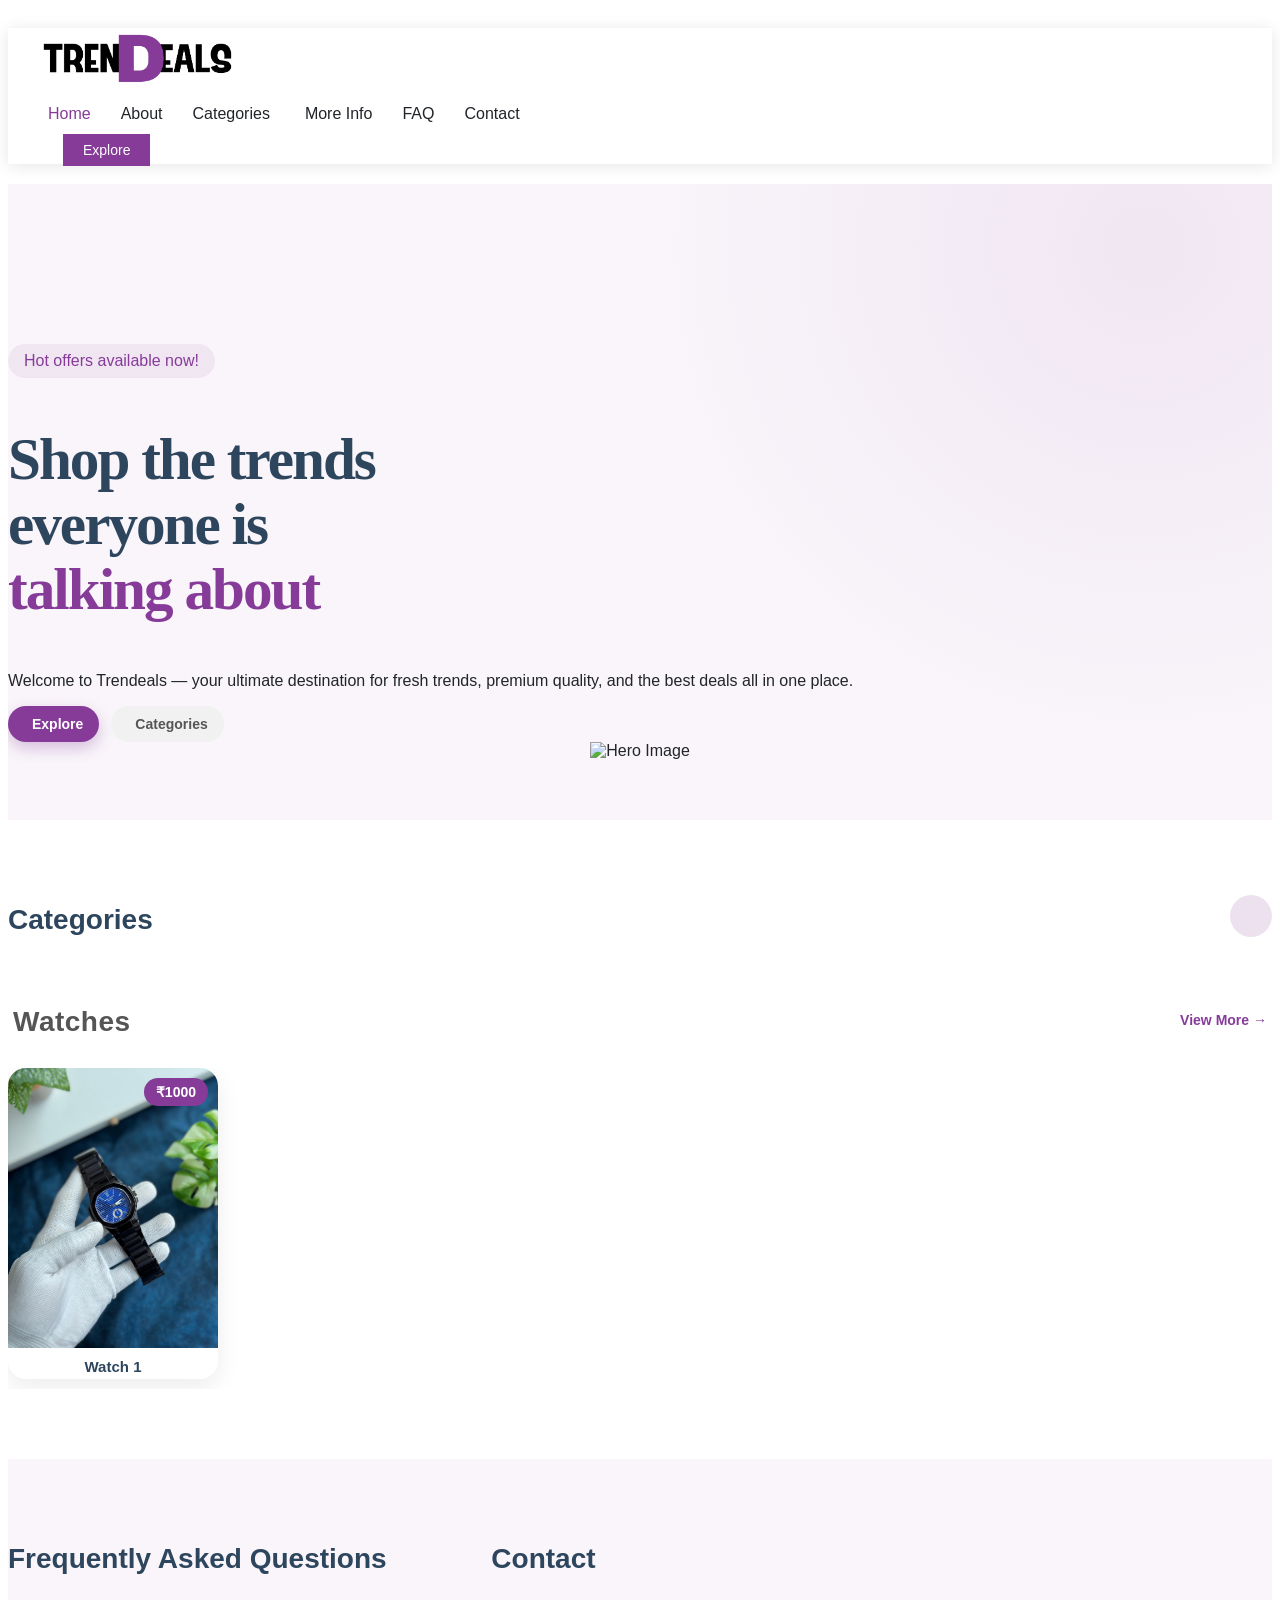
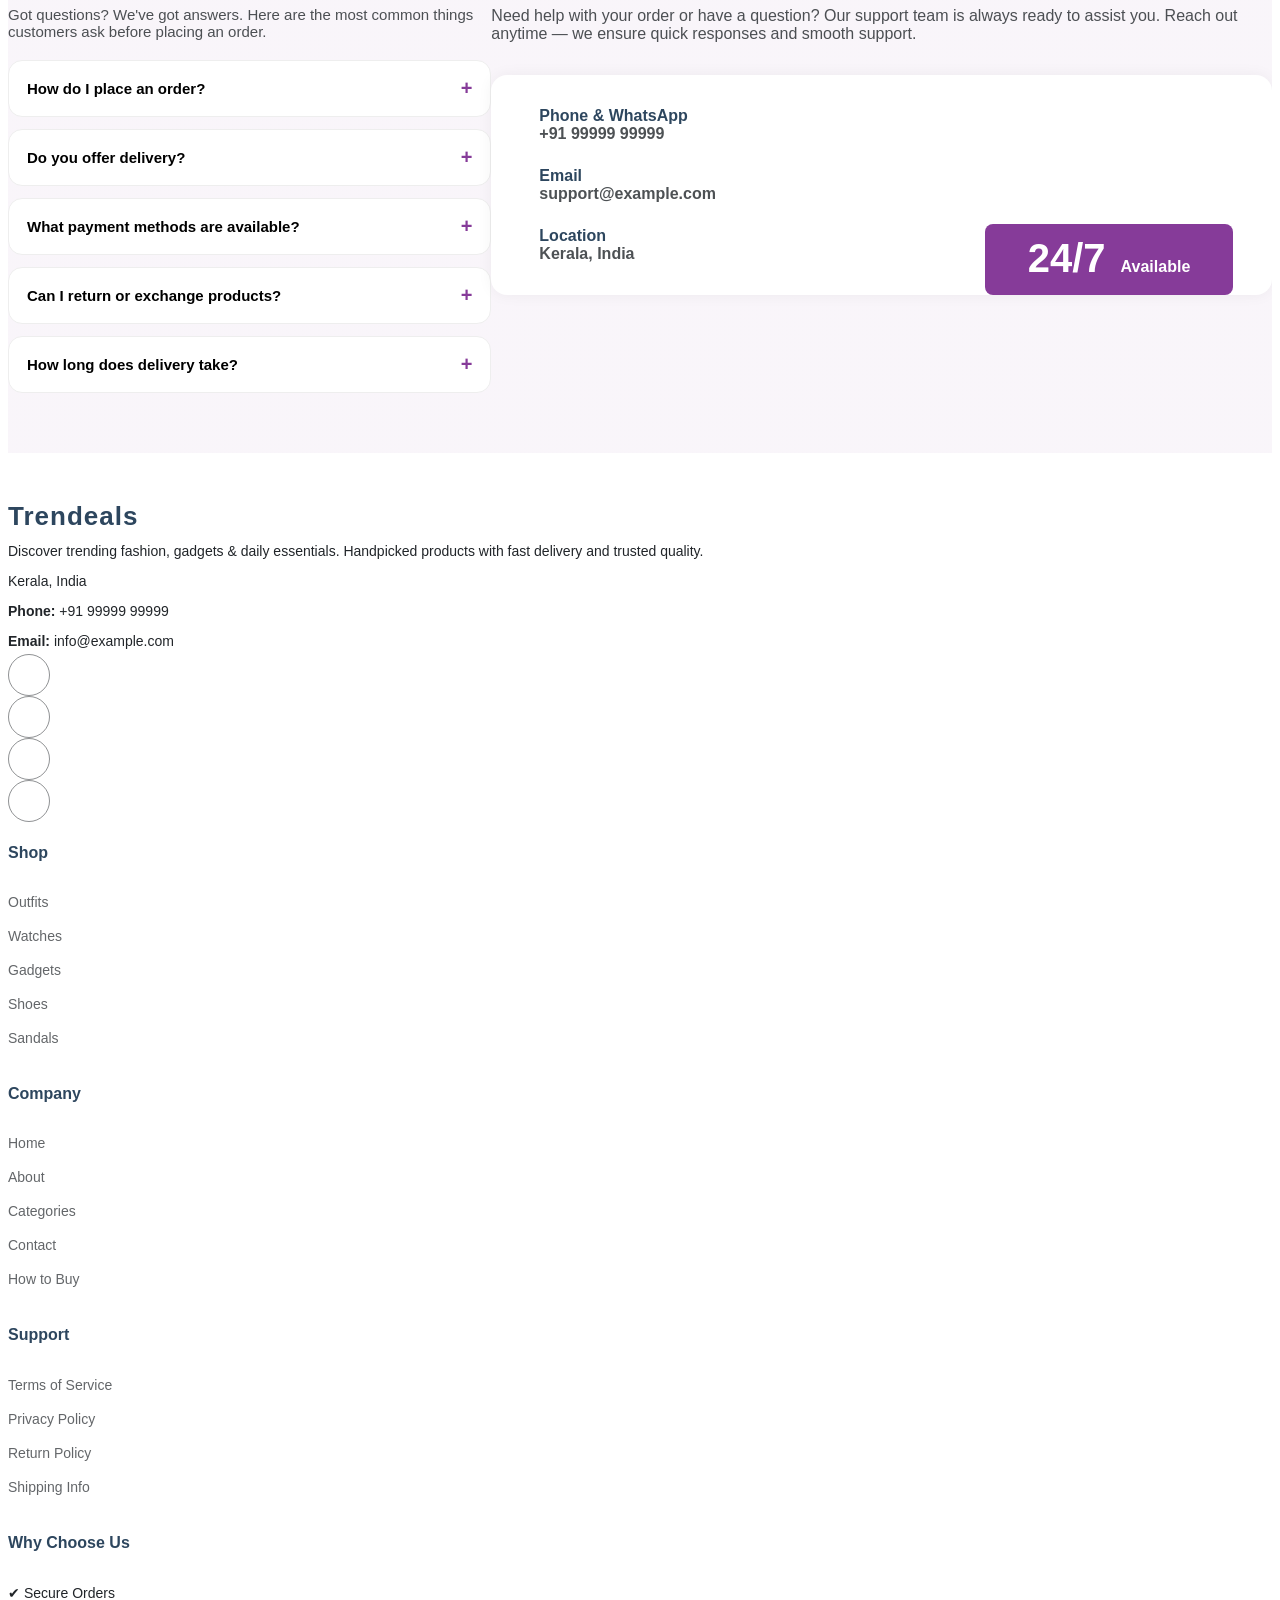
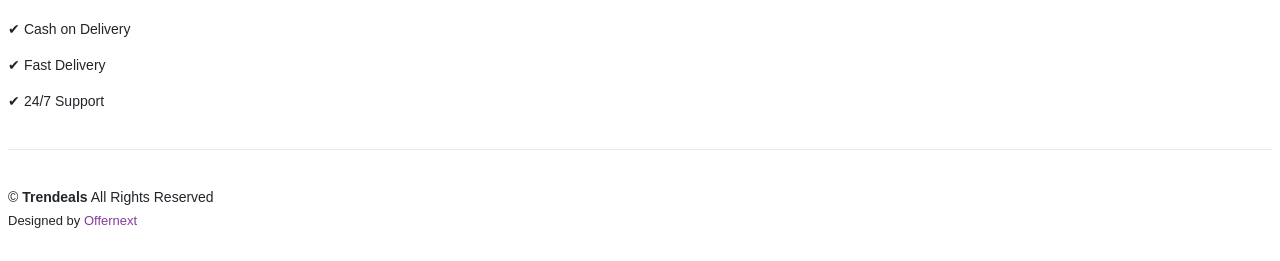
==== index.html @ 78aec1eb "Add files via upload" ====
<!DOCTYPE html>
<html lang="en">
<head>
  <meta charset="utf-8">
  <meta content="width=device-width, initial-scale=1.0" name="viewport">
  <title>Trendeals - Home</title>
  <meta name="description" content="">
  <meta name="keywords" content="">
  <link href="assets/img/favicon.png" rel="icon">
  <link href="assets/img/apple-touch-icon.png" rel="apple-touch-icon">
  <link href="https://fonts.googleapis.com" rel="preconnect">
  <link href="https://fonts.gstatic.com" rel="preconnect" crossorigin>
  <link href="https://fonts.googleapis.com/css2?family=Roboto:ital,wght@0,100;0,300;0,400;0,500;0,700;0,900;1,100;1,300;1,400;1,500;1,700;1,900&family=Inter:wght@100;200;300;400;500;600;700;800;900&family=Nunito:ital,wght@0,200;0,300;0,400;0,500;0,600;0,700;0,800;0,900;1,200;1,300;1,400;1,500;1,600;1,700;1,800;1,900&display=swap" rel="stylesheet">
  <link href="assets/vendor/bootstrap/css/bootstrap.min.css" rel="stylesheet">
  <link href="assets/vendor/bootstrap-icons/bootstrap-icons.css" rel="stylesheet">
  <link href="assets/vendor/aos/aos.css" rel="stylesheet">
  <link href="assets/vendor/glightbox/css/glightbox.min.css" rel="stylesheet">
  <link rel="stylesheet" href="https://cdn.jsdelivr.net/npm/swiper@11/swiper-bundle.min.css">
  <link href="assets/css/main.css" rel="stylesheet">
</head>

<body class="index-page">
  <!-- HEADER NAVIGATION -->
  <header id="header" class="header d-flex align-items-center fixed-top">
    <div class="header-container container-fluid container-xl position-relative d-flex align-items-center justify-content-between">
      <a href="index.html" class="logo d-flex align-items-center me-auto me-xl-0">
        <img src="assets/img/logo.png" alt="">
      </a>
      <nav id="navmenu" class="navmenu">
        <ul>
          <li><a href="#hero" class="active">Home</a></li>
          <li><a href="#contact">About</a></li>
          <li class="dropdown">
            <a href="#">
              <span>Categories</span>
              <i class="bi bi-chevron-down toggle-dropdown"></i>
            </a>
            <ul id="categoryMenu"></ul>
          </li>
          <li><a href="#contact">More Info</a></li>
          <li><a href="#contact">FAQ</a></li>
          <li><a href="#contact">Contact</a></li>
        </ul>
        <i class="mobile-nav-toggle d-xl-none bi bi-list"></i>
      </nav>
      <a class="btn-getstarted" href="#products"><i class="bi bi-bag"></i> Explore</a>
    </div>
  </header>

  <main class="main">
    <!-- HERO SECTION -->
    <section id="hero" class="hero section">
      <div class="container" data-aos="fade-up" data-aos-delay="100">
        <div class="row align-items-center">
          <div class="col-lg-6">
            <div class="hero-content" data-aos="fade-up" data-aos-delay="200">
              <div class="company-badge mb-4">
                <i class="bi bi-bag-fill me-2"></i>
                Hot offers available now!
              </div>
              <h1 class="mb-4">
                Shop the trends<br>
                everyone is<br>
                <span class="accent-text">talking about</span>
              </h1>
              <p class="mb-4 mb-md-5">
                Welcome to Trendeals — your ultimate destination for fresh trends, 
                premium quality, and the best deals all in one place.
              </p>
              <div class="hero-buttons">
                <a class="hero-btn primary-btn" href="#products">
                 <i class="bi bi-bag"></i>
                   <span>Explore</span>
                </a>

                <a class="hero-btn secondary-btn" href="#products">
                 <i class="bi bi-grid"></i>
                   <span>Categories</span>
                </a>
              </div>
            </div>
          </div>
          <div class="col-lg-6">
            <div class="hero-image" data-aos="zoom-out" data-aos-delay="300">
              <img src="assets/img/hero-img.png" alt="Hero Image" class="img-fluid">
            </div>
          </div>
        </div>
      </div>
    </section>

    <!-- PRODUCTS/CATEGORIES SECTION -->
    <section class="product-wrapper">
      <div class="container">
        <div class="category-header-custom">
  <h2 class="title">Categories</h2>

  <div class="category-search-wrapper">
    <i class="bi bi-search"></i>
    <input id="categorySearch" placeholder="Search..." />
  </div>
</div>
        <section class="product-section" id="products">
        </section>
      </div>
    </section>

    <!-- CONTACT & FAQ SECTION -->
    <section id="contact" class="contact section faq-contact-section">
      <div class="container">
        <div class="row gy-4 align-items-start justify-content-between">
          <div class="col-xl-5">
            <h2 class="title">Frequently Asked Questions</h2>
            <p class="faq-description">
              Got questions? We've got answers. Here are the most common things customers ask before placing an order.
            </p>
            <div class="faq">
              <div class="faq-item">
                <button class="faq-question">
                  How do I place an order?
                  <span class="faq-icon">+</span>
                </button>
                <div class="faq-answer">
                  <div class="faq-answer-inner">
                    Select your product, choose size & color, click "Place Order", and send the details via WhatsApp.
                  </div>
                </div>
              </div> 
              <div class="faq-item">
                <button class="faq-question">
                  Do you offer delivery?
                  <span class="faq-icon">+</span>
                </button>
                <div class="faq-answer">
                  <div class="faq-answer-inner">
                    Yes, we deliver across India with fast and secure shipping.
                  </div>
                </div>
              </div>
              <div class="faq-item">
                <button class="faq-question">
                  What payment methods are available?
                  <span class="faq-icon">+</span>
                </button>
                <div class="faq-answer">
                  <div class="faq-answer-inner">
                    We support UPI, Cash on Delivery (if available), and bank transfer.
                  </div>
                </div>
              </div>
              <div class="faq-item">
                <button class="faq-question">
                  Can I return or exchange products?
                  <span class="faq-icon">+</span>
                </button>
                <div class="faq-answer">
                  <div class="faq-answer-inner">
                    Yes, exchanges are available within 3 days for size issues.
                  </div>
                </div>
              </div>
              <div class="faq-item">
                <button class="faq-question">
                  How long does delivery take?
                  <span class="faq-icon">+</span>
                </button>
                <div class="faq-answer">
                  <div class="faq-answer-inner">
                    Delivery usually takes 3–7 working days depending on your location.
                  </div>
                </div>
              </div>
            </div>
          </div>
          <div class="col-xl-6">
            <h2 class="title">Contact</h2>
            <p class="contact-description">
              Need help with your order or have a question? Our support team is always ready to assist you. Reach out anytime — we ensure quick responses and smooth support.
            </p>
            <div class="contact-box">
              <div class="contact-item">
                <i class="bi bi-telephone-fill"></i>
                <div>
                  <h4>Phone & WhatsApp</h4>
                  <p>+91 99999 99999</p>
                </div>
              </div>
              <div class="contact-item">
                <i class="bi bi-envelope-fill"></i>
                <div>
                  <h4>Email</h4>
                  <p>support@example.com</p>
                </div>
              </div>
              <div class="contact-item">
                <i class="bi bi-geo-alt-fill"></i>
                <div>
                  <h4>Location</h4>
                  <p>Kerala, India</p>
                </div>
              </div>
            </div>
            <div class="image-wrapper">
              <div class="experience-badge">
                <h3>24/7 <span>Available</span></h3>
              </div>
            </div>
          </div>
        </div>
      </div>
    </section>
  </main>

  <!-- FOOTER SECTION -->
  <footer id="footer" class="footer">
    <div class="container footer-top">
      <div class="row gy-4">
        <div class="col-lg-4 col-md-6 footer-about">
          <a href="index.html" class="logo d-flex align-items-center">
            <span class="sitename">Trendeals</span>
          </a>
          <p>
            Discover trending fashion, gadgets & daily essentials.
            Handpicked products with fast delivery and trusted quality.
          </p>
          <div class="footer-contact pt-3">
            <p>Kerala, India</p>
            <p class="mt-3"><strong>Phone:</strong> <span>+91 99999 99999</span></p>
            <p><strong>Email:</strong> <span>info@example.com</span></p>
          </div>
          <div class="social-links d-flex mt-4">
            <a href=""><i class="bi bi-twitter-x"></i></a>
            <a href=""><i class="bi bi-facebook"></i></a>
            <a href=""><i class="bi bi-instagram"></i></a>
            <a href=""><i class="bi bi-linkedin"></i></a>
          </div>
        </div>
        <div class="col-lg-2 col-md-3 footer-links">
          <h4>Shop</h4>
          <ul>
            <li><a href="category.html?name=Trending%20Outfits">Outfits</a></li>
            <li><a href="category.html?name=Watches">Watches</a></li>
            <li><a href="category.html?name=Gadgets">Gadgets</a></li>
            <li><a href="category.html?name=Shoes">Shoes</a></li>
            <li><a href="category.html?name=Sandals">Sandals</a></li>
          </ul>
        </div>
        <div class="col-lg-2 col-md-3 footer-links">
          <h4>Company</h4>
          <ul>
            <li><a href="#hero">Home</a></li>
            <li><a href="#">About</a></li>
            <li><a href="#categories">Categories</a></li>
            <li><a href="#">Contact</a></li>
            <li><a href="#">How to Buy</a></li>
          </ul>
        </div>
        <div class="col-lg-2 col-md-3 footer-links">
          <h4>Support</h4>
          <ul>
            <li><a href="#">Terms of Service</a></li>
            <li><a href="#">Privacy Policy</a></li>
            <li><a href="#">Return Policy</a></li>
            <li><a href="#">Shipping Info</a></li>
          </ul>
        </div>
        <div class="col-lg-2 col-md-3 footer-links">
          <h4>Why Choose Us</h4>
          <ul>
            <li>✔ Secure Orders</li>
            <li>✔ Cash on Delivery</li>
            <li>✔ Fast Delivery</li>
            <li>✔ 24/7 Support</li>
          </ul>
        </div>
      </div>
    </div>
    <div class="container copyright text-center mt-4">
      <p>© <strong class="px-1 sitename">Trendeals</strong> All Rights Reserved</p>
      <div class="credits">
        Designed by <a href="https://offernext.in">Offernext</a>
      </div>
    </div>
  </footer>

  <!-- SCROLL TO TOP BUTTON -->
  <a href="#" id="scroll-top" class="scroll-top d-flex align-items-center justify-content-center"><i class="bi bi-arrow-up-short"></i></a>

  <!-- VENDOR JAVASCRIPT FILES -->
  <script src="assets/vendor/bootstrap/js/bootstrap.bundle.min.js"></script>
  <script src="assets/vendor/aos/aos.js"></script>
  <script src="assets/vendor/glightbox/js/glightbox.min.js"></script>
  <script src="https://cdn.jsdelivr.net/npm/swiper@11/swiper-bundle.min.js"></script>
  <script src="assets/vendor/isotope-layout/isotope.pkgd.min.js"></script>

  <!-- MAIN APPLICATION SCRIPTS -->
  <script src="assets/js/products-data.js"></script>
  <script src="assets/js/products.js"></script>
  <script src="assets/js/main.js"></script>
</body>
</html>
---- assets/css/main.css ----
/* Fonts */
:root {
  --default-font: "Poppins-Regular", sans-serif;
  --heading-font: "Poppins-Bold",  sans-serif;
  --nav-font: "Poppins-Regular",  sans-serif;
}

@font-face {
  font-family: Poppins-Bold;
  src: url('../fonts/Poppins/Poppins-Bold.ttf'); 
}

@font-face {
  font-family: Poppins-Regular;
  src: url('../fonts/Poppins/Poppins-Regular.ttf');
}

/* Global Colors */
:root { 
  --background-color: #ffffff; 
  --default-color: #212529; 
  --heading-color: #2d465e; 
  --accent-color: #863b99; 
  --surface-color: #ffffff; 
  --contrast-color: #ffffff; 
}

/* Nav Menu Colors  */
:root {
  --nav-color: #212529;  
  --nav-hover-color: #863b99; 
  --nav-mobile-background-color: #ffffff; 
  --nav-dropdown-background-color: #ffffff; 
  --nav-dropdown-color: #212529; 
  --nav-dropdown-hover-color: #863b99; 
}

/* Color Presets */

.light-background {
  --background-color: #f3f9ff;
  --surface-color: #ffffff;
}

.dark-background {
  --background-color: #0d83fd;
  --default-color: #ffffff;
  --heading-color: #ffffff;
  --surface-color: #409dfd;
  --contrast-color: #ffffff;
}

/* Smooth scroll */
:root {
  scroll-behavior: smooth;
}

/*--------------------------------------------------------------
# General Styling & Shared Classes
--------------------------------------------------------------*/
body {
  color: var(--default-color);
  background-color: var(--background-color);
  font-family: var(--default-font);
}

a {
  color: var(--accent-color);
  text-decoration: none;
  transition: 0.3s;
}

a:hover {
  color: color-mix(in srgb, var(--accent-color), transparent 25%);
  text-decoration: none;
}

h1,
h2,
h3,
h4,
h5,
h6 {
  color: var(--heading-color);
  font-family: var(--heading-font);
}


/*--------------------------------------------------------------
# Global Header
--------------------------------------------------------------*/
.header {
  --background-color: rgba(255, 255, 255, 0);
  color: var(--default-color);
  background-color: var(--background-color);
  padding: 20px 0;
  transition: all 0.5s;
  z-index: 997;
}

.header .header-container {
  background: var(--surface-color);
  border-radius: 0px;
  padding: 5px 25px;
  box-shadow: 0px 2px 15px rgba(0, 0, 0, 0.1);
}

.scrolled .header .header-container {
  background: color-mix(in srgb, var(--surface-color), transparent 5%);
}

.header .logo {
  line-height: 1;
  padding-left: 5px;
}

.header .logo img {
  max-height: 50px;
  margin-right: 8px;
}

.header .logo h1 {
  font-size: 24px;
  margin: 0;
  font-weight: 500;
  color: var(--heading-color);
}

.header .btn-getstarted,
.header .btn-getstarted:focus {
  color: var(--contrast-color);
  background: var(--accent-color);
  font-size: 14px;
  padding: 8px 20px;
  margin: 0 0 0 30px;
  border-radius: 0px;
  transition: 0.3s;
}

.header .btn-getstarted:hover,
.header .btn-getstarted:focus:hover {
  color: var(--contrast-color);
  background: color-mix(in srgb, var(--accent-color), transparent 15%);
}

@media (max-width: 1200px) {
  .header {
    padding-top: 10px;
  }

  .header .header-container {
    margin-left: 10px;
    margin-right: 10px;
    padding: 10px 5px 10px 15px;
  }

  .header .logo {
    order: 1;
  }

  .header .btn-getstarted {
    order: 2;
    margin: 0 10px 0 0;
    padding: 6px 15px;
  }

  .header .navmenu {
    order: 3;
  }
}

/*--------------------------------------------------------------
# Navigation Menu
--------------------------------------------------------------*/
/* Navmenu - Desktop */
@media (min-width: 1200px) {
  .navmenu {
    padding: 0;
  }

  .navmenu ul {
    margin: 0;
    padding: 0;
    display: flex;
    list-style: none;
    align-items: center;
  }

  .navmenu li {
    position: relative;
  }

  .navmenu a,
  .navmenu a:focus {
    color: var(--nav-color);
    padding: 18px 15px;
    font-size: 16px;
    font-family: var(--nav-font);
    font-weight: 400;
    display: flex;
    align-items: center;
    justify-content: space-between;
    white-space: nowrap;
    transition: 0.3s;
  }

  .navmenu a i,
  .navmenu a:focus i {
    font-size: 12px;
    line-height: 0;
    margin-left: 5px;
    transition: 0.3s;
  }

  .navmenu li:last-child a {
    padding-right: 0;
  }

  .navmenu li:hover>a,
  .navmenu .active,
  .navmenu .active:focus {
    color: var(--nav-hover-color);
  }

  .navmenu .dropdown ul {
    margin: 0;
    padding: 10px 0;
    background: var(--nav-dropdown-background-color);
    display: block;
    position: absolute;
    visibility: hidden;
    left: 14px;
    top: 130%;
    opacity: 0;
    transition: 0.3s;
    border-radius: 4px;
    z-index: 99;
    box-shadow: 0px 0px 30px rgba(0, 0, 0, 0.1);
  }

  .navmenu .dropdown ul li {
    min-width: 200px;
  }

  .navmenu .dropdown ul a {
    padding: 10px 20px;
    font-size: 15px;
    text-transform: none;
    color: var(--nav-dropdown-color);
  }

  .navmenu .dropdown ul a i {
    font-size: 12px;
  }

  .navmenu .dropdown ul a:hover,
  .navmenu .dropdown ul .active:hover,
  .navmenu .dropdown ul li:hover>a {
    color: var(--nav-dropdown-hover-color);
  }

  .navmenu .dropdown:hover>ul {
    opacity: 1;
    top: 100%;
    visibility: visible;
  }

  .navmenu .dropdown .dropdown ul {
    top: 0;
    left: -90%;
    visibility: hidden;
  }

  .navmenu .dropdown .dropdown:hover>ul {
    opacity: 1;
    top: 0;
    left: -100%;
    visibility: visible;
  }
}

/* Navmenu - Mobile */
@media (max-width: 1199px) {
  .mobile-nav-toggle {
    color: var(--nav-color);
    font-size: 28px;
    line-height: 0;
    margin-right: 10px;
    cursor: pointer;
    transition: color 0.3s;
  }

  .navmenu {
    padding: 0;
    z-index: 9997;
  }

  .navmenu ul {
    display: none;
    list-style: none;
    position: absolute;
    inset: 60px 20px 20px 20px;
    padding: 10px 0;
    margin: 0;
    border-radius: 6px;
    background-color: var(--nav-mobile-background-color);
    overflow-y: auto;
    transition: 0.3s;
    z-index: 9998;
    box-shadow: 0px 0px 30px rgba(0, 0, 0, 0.1);
  }

  .navmenu a,
  .navmenu a:focus {
    color: var(--nav-dropdown-color);
    padding: 10px 20px;
    font-family: var(--nav-font);
    font-size: 17px;
    font-weight: 500;
    display: flex;
    align-items: center;
    justify-content: space-between;
    white-space: nowrap;
    transition: 0.3s;
  }

  .navmenu a i,
  .navmenu a:focus i {
    font-size: 12px;
    line-height: 0;
    margin-left: 5px;
    width: 30px;
    height: 30px;
    display: flex;
    align-items: center;
    justify-content: center;
    border-radius: 50%;
    transition: 0.3s;
    background-color: color-mix(in srgb, var(--accent-color), transparent 90%);
  }

  .navmenu a i:hover,
  .navmenu a:focus i:hover {
    background-color: var(--accent-color);
    color: var(--contrast-color);
  }

  .navmenu a:hover,
  .navmenu .active,
  .navmenu .active:focus {
    color: var(--nav-dropdown-hover-color);
  }

  .navmenu .active i,
  .navmenu .active:focus i {
    background-color: var(--accent-color);
    color: var(--contrast-color);
    transform: rotate(180deg);
  }

  .navmenu .dropdown ul {
    position: static;
    display: none;
    z-index: 99;
    padding: 10px 0;
    margin: 10px 20px;
    background-color: var(--nav-dropdown-background-color);
    border: 1px solid color-mix(in srgb, var(--default-color), transparent 90%);
    box-shadow: none;
    transition: all 0.5s ease-in-out;
  }

  .navmenu .dropdown ul ul {
    background-color: rgba(33, 37, 41, 0.1);
  }

  .navmenu .dropdown>.dropdown-active {
    display: block;
    background-color: rgba(33, 37, 41, 0.03);
  }

  .mobile-nav-active {
    overflow: hidden;
  }

  .mobile-nav-active .mobile-nav-toggle {
    color: #fff;
    position: absolute;
    font-size: 32px;
    top: 15px;
    right: 15px;
    margin-right: 0;
    z-index: 9999;
  }

  .mobile-nav-active .navmenu {
    position: fixed;
    overflow: hidden;
    inset: 0;
    background: rgba(33, 37, 41, 0.8);
    transition: 0.3s;
  }

  .mobile-nav-active .navmenu>ul {
    display: block;
  }
}

/*--------------------------------------------------------------
# Global Footer
--------------------------------------------------------------*/
.footer {
  color: var(--default-color);
  background-color: var(--background-color);
  font-size: 14px;
  position: relative;
}

.footer .footer-top {
  padding-top: 50px;
}

.footer .footer-about .logo {
  line-height: 1;
  margin-bottom: 25px;
}

.footer .footer-about .logo img {
  max-height: 40px;
  margin-right: 6px;
}

.footer .footer-about .logo span {
  color: var(--heading-color);
  font-family: var(--heading-font);
  font-size: 26px;
  font-weight: 700;
  letter-spacing: 1px;
}

.footer .footer-about p {
  font-size: 14px;
}

.footer .social-links a {
  display: flex;
  align-items: center;
  justify-content: center;
  width: 40px;
  height: 40px;
  border-radius: 50%;
  border: 1px solid color-mix(in srgb, var(--default-color), transparent 50%);
  font-size: 16px;
  color: color-mix(in srgb, var(--default-color), transparent 20%);
  margin-right: 10px;
  transition: 0.3s;
}

.footer .social-links a:hover {
  color: var(--accent-color);
  border-color: var(--accent-color);
}

.footer h4 {
  font-size: 16px;
  font-weight: bold;
  position: relative;
  padding-bottom: 12px;
}

.footer .footer-links {
  margin-bottom: 30px;
}

.footer .footer-links ul {
  list-style: none;
  padding: 0;
  margin: 0;
}

.footer .footer-links ul i {
  padding-right: 2px;
  font-size: 12px;
  line-height: 0;
}

.footer .footer-links ul li {
  padding: 10px 0;
  display: flex;
  align-items: center;
}

.footer .footer-links ul li:first-child {
  padding-top: 0;
}

.footer .footer-links ul a {
  color: color-mix(in srgb, var(--default-color), transparent 30%);
  display: inline-block;
  line-height: 1;
}

.footer .footer-links ul a:hover {
  color: var(--accent-color);
}

.footer .footer-contact p {
  margin-bottom: 5px;
}

.footer .copyright {
  padding: 25px 0;
  border-top: 1px solid color-mix(in srgb, var(--default-color), transparent 90%);
}

.footer .copyright p {
  margin-bottom: 0;
}

.footer .credits {
  margin-top: 8px;
  font-size: 13px;
}

/*--------------------------------------------------------------
# Scroll Top Button
--------------------------------------------------------------*/
.scroll-top {
  position: fixed;
  visibility: hidden;
  opacity: 0;
  right: 15px;
  bottom: -15px;
  z-index: 99999;
  background-color: var(--accent-color);
  width: 44px;
  height: 44px;
  border-radius: 50px;
  transition: all 0.4s;
}

.scroll-top i {
  font-size: 24px;
  color: var(--contrast-color);
  line-height: 0;
}

.scroll-top:hover {
  background-color: color-mix(in srgb, var(--accent-color), transparent 20%);
  color: var(--contrast-color);
}

.scroll-top.active {
  visibility: visible;
  opacity: 1;
  bottom: 15px;
}

/*--------------------------------------------------------------
# Disable aos animation delay on mobile devices
--------------------------------------------------------------*/
@media screen and (max-width: 768px) {
  [data-aos-delay] {
    transition-delay: 0;
  }
}

/*--------------------------------------------------------------
# Global Page Titles & Breadcrumbs
--------------------------------------------------------------*/
.page-title {
  color: var(--default-color);
  background-color: var(--background-color);
  padding: 170px 0 80px 0;
  text-align: center;
  position: relative;
}

.page-title h1 {
  font-size: 42px;
  font-weight: 700;
  margin-bottom: 10px;
}

.page-title .breadcrumbs ol {
  display: flex;
  flex-wrap: wrap;
  list-style: none;
  justify-content: center;
  padding: 0;
  margin: 0;
  font-size: 16px;
  font-weight: 400;
}

.page-title .breadcrumbs ol li+li {
  padding-left: 10px;
}

.page-title .breadcrumbs ol li+li::before {
  content: "/";
  display: inline-block;
  padding-right: 10px;
  color: color-mix(in srgb, var(--default-color), transparent 70%);
}

/*--------------------------------------------------------------
# Global Sections
--------------------------------------------------------------*/
section,
.section {
  color: var(--default-color);
  background-color: var(--background-color);
  padding: 60px 0;
  scroll-margin-top: 90px;
  overflow: clip;
}

@media (max-width: 1199px) {

  section,
  .section {
    scroll-margin-top: 66px;
  }
}

/*--------------------------------------------------------------
# Global Titles
--------------------------------------------------------------*/
.title {
  font-size: 1.75rem;
  margin-bottom: 1rem;
  line-height: 1.2;
  font-weight: 700;
}

@media (max-width: 992px) {
  .title {
    font-size: 2rem;
  }
}

/*--------------------------------------------------------------
# Hero Section
--------------------------------------------------------------*/
.hero {
  position: relative;
  padding-top: 160px;
  background: linear-gradient( color-mix(in srgb, var(--accent-color), transparent 95%) 100%, color-mix(in srgb, var(--accent-color), transparent 98%) 25%, transparent 50%);
}

.hero::before {
  content: "";
  position: absolute;
  top: 0;
  left: 0;
  width: 100%;
  height: 100%;
  background: radial-gradient(circle at 90% 10%, color-mix(in srgb, var(--accent-color), transparent 92%), transparent 40%);
  pointer-events: none;
}

.hero .hero-content {
  position: relative;
  z-index: 1;
}

.hero .hero-content h1 {
  font-family: Poppins-Bold;
  font-size: 3.7rem;
  line-height: 1.1 ;
  letter-spacing: -2px;
}

.hero .hero-content h1 .accent-text {
  color: var(--accent-color);
}

@media (max-width: 992px) {
  .hero .hero-content {
    text-align: center;
    margin-bottom: 3rem;
  }

  .hero .hero-content h1 {
    font-size: 2.5rem;
  }

  .hero .hero-content .hero-buttons {
    justify-content: center;
  }
}

@media (max-width: 575px) {
  .hero .hero-content h1 {
    font-size: 2rem;
  }
}

.hero .company-badge {
  display: inline-flex;
  align-items: center;
  padding: 0.5rem 1rem;
  background-color: color-mix(in srgb, var(--accent-color), transparent 92%);
  border-radius: 50px;
  color: var(--accent-color);
  font-weight: 500;
}

.hero .company-badge i {
  font-size: 1.25rem;
}

.hero-buttons {
  display: flex;
  gap: 12px;
  flex-wrap: wrap;
}

.hero-btn {
  display: flex;
  align-items: center;
  gap: 8px;
  padding: 10px 16px;
  border-radius: 30px; /* pill shape */
  border: none;
  font-size: 14px;
  font-weight: 600;
  cursor: pointer;
  transition: all 0.3s ease;
}

.hero-btn i {
  font-size: 18px;
}

.primary-btn {
  background: var(--accent-color);
  color: #fff;
  box-shadow: 0 6px 15px rgba(134, 59, 153, 0.3);
}

.secondary-btn {
  background: #f1f1f1;
  color: #555;
}

.hero-btn:hover {
  transform: translateY(-2px);
}

.primary-btn:hover {
  background: color-mix(in srgb, var(--accent-color), transparent 15%);
}

.hero-btn:hover {
  color: inherit;
  text-decoration: none;
}

.secondary-btn:hover {
  background: #e4e4e4;
}

.hero-search-wrapper {
  position: relative;
  width: 100%;
  max-width: 420px;
}

.hero-search-wrapper i {
  position: absolute;
  left: 16px;
  top: 50%;
  transform: translateY(-50%);
  font-size: 18px;
  color: #999;
  pointer-events: none;
}

.hero-search {
  width: 100%;
  padding: 14px 18px 14px 44px; 
  border-radius: 30px;
  border: 2px solid color-mix(in srgb, var(--accent-color), transparent 70%);
  font-size: 16px;
  outline: none;
  transition: 0.3s;
}

.hero-search:focus {
  border-color: var(--accent-color);
  box-shadow: 0 0 0 4px color-mix(in srgb, var(--accent-color), transparent 85%);
}

.hero-search::placeholder {
  color: #999;
}


.hero .hero-image {
  position: relative;
  text-align: center;
  z-index: 1;
}

.hero .hero-image img {
  max-width: 80%;
  height: auto;
}

/*--------------------------------------------------------------
# Contact Section
--------------------------------------------------------------*/
.contact .contact-meta {
  color: var(--accent-color);
  font-weight: 600;
  margin-bottom: 1rem;
  display: inline-block;
}

.contact .contact-description {
  margin-bottom: 2rem;
  color: color-mix(in srgb, var(--default-color), transparent 20%);
}

.contact .feature-list-wrapper {
  margin-bottom: 2rem;
}

.contact .feature-list {
  list-style: none;
  padding: 0;
  margin: 0;
}

.contact .feature-list li {
  display: flex;
  align-items: center;
  gap: 0.75rem;
  margin-bottom: 1rem;
  font-size: 1rem;
}

.contact .feature-list li i {
  color: var(--accent-color);
  font-size: 1.25rem;
}

.contact .profile .profile-image {
  width: 60px;
  height: 60px;
  border-radius: 50%;
  object-fit: cover;
}

.contact .profile .profile-name {
  font-size: 1.125rem;
  margin: 0;
}

.contact .profile .profile-position {
  color: var(--accent-color);
  margin: 0;
  font-size: 0.875rem;
}

.contact .contact-info {
  padding: 1rem 1.5rem;
  background-color: var(--surface-color);
  border-radius: 0.5rem;
  box-shadow: 0 0 15px rgba(0, 0, 0, 0.06);
}

.contact .contact-info i {
  color: var(--accent-color);
  font-size: 1.5rem;
}

.contact .contact-info .contact-label {
  color: color-mix(in srgb, var(--default-color), transparent 30%);
  font-size: 0.875rem;
  margin: 0;
}

.contact .contact-info .contact-number {
  font-weight: 600;
  margin: 0;
}

.contact .image-wrapper {
  position: relative;
}

.contact .image-wrapper .main-image {
  width: 60%;
  max-width: 700px;
} 

@media (max-width: 992px) {
  .contact .image-wrapper {
    padding-left: 0;
    margin-top: 3rem;
    display: flex;
    flex-direction: column;
    gap: 2rem;
  }
}

@media (max-width: 992px) {
  .contact .image-wrapper .images {
    display: flex;
    flex-direction: column;
    gap: 1.5rem;
  }
}

@media (max-width: 992px) {
  .contact .image-wrapper .main-image {
    margin-left: 0;
  }
}

.contact .image-wrapper .small-image {
  position: absolute;
  top: 20%;
  left: -10%;
  width: 45%;
  border: 8px solid var(--surface-color);
}

@media (max-width: 992px) {
  .contact .image-wrapper .small-image {
    position: static;
    width: 100%;
    margin: 0 auto;
    border: 0;
  }
}

.contact .image-wrapper .experience-badge {
  position: absolute;
  bottom: 5%;
  right: 5%;
  background-color: var(--accent-color);
  color: var(--contrast-color);
  padding: 1.5rem;
  border-radius: 0.5rem;
  text-align: center;
  min-width: 200px;
  animation: experience-float 3s ease-in-out infinite;
}

@media (max-width: 992px) {
  .contact .image-wrapper .experience-badge {
    position: static;
    width: fit-content;
    margin: 0 auto;
  }
}

.contact .image-wrapper .experience-badge h3 {
  color: var(--contrast-color);
  font-size: 2.5rem;
  margin: 0;
  line-height: 0.5;
}

.contact .image-wrapper .experience-badge h3 span {
  font-size: 1rem;
  display: inline-block;
  margin-left: 0.25rem;
}

.contact .image-wrapper .experience-badge p {
  margin: 0.5rem 0 0;
  font-size: 0.875rem;
}

@keyframes experience-float {
  0% { transform: translateY(0); }
  50% { transform: translateY(-10px); }
  100% { transform: translateY(0); }
}

.contact .row {
  display: flex;
  align-items: flex-start;
}

.contact .col-xl-5,
.contact .col-xl-6 {
  display: flex;
  flex-direction: column;
  justify-content: space-between;
}


.contact .col-lg-6:nth-child(1) {
  order: 1;
}

.contact .col-lg-6:nth-child(2) {
  order: 2;
}

.contact-box {
  background: var(--surface-color);
  padding: 2rem;
  border-radius: 1rem;
  box-shadow: 0 0 15px rgba(0,0,0,0.05);
  display: flex;
  flex-direction: column;
  gap: 1.5rem;
}

.contact-item {
  display: flex;
  align-items: center;
  gap: 1rem;
}

.contact-item i {
  font-size: 2rem;
  color: var(--accent-color);
}

.contact-item h4 {
  margin: 0;
  font-size: 1rem;
  font-weight: 600;
}

.contact-item p {
  margin: 0;
  color: color-mix(in srgb, var(--default-color), transparent 20%);
  font-size: 1rem;
  font-weight: bolder;
}

@media (max-width: 575px) {
  .contact-box {
    padding: 1.5rem;
  }
  
  .contact-item i {
    font-size: 1.6rem;
  }
}

/*--------------------------------------------------------------
# Products Section
--------------------------------------------------------------*/
.product-section {
  padding: 10px 0;
  background: #fff;
}

.product-section h2 {
  font-size: 28px;
  font-weight: 700;
  margin-bottom: 20px;
}

.productSwiper {
  padding-bottom: 10px;
}

.swiper-slide {
  width: auto;       
}

.product-desc {
  margin-top: 12px;
  font-size: 16px; 
  color: color-mix(in srgb, var(--default-color), transparent 20%);
  line-height: 1.7;
  max-width: 500px;
}

.product-card {
  width: 100%;
  max-width: 240px;
  background: #fff;
  border-radius: 18px;
  box-shadow: 0 8px 25px rgba(0,0,0,0.08);
  overflow: hidden;
  text-align: center;
}
.product-card:hover {
  transform: translateY(-5px);
}

.product-image {
  position: relative;
  width: 100%;
  height: 280px;         
  overflow: hidden;
}

.product-image img {
  width: 100%;
  height: 100%;
  object-fit: cover;     
  display: block;
}

.product-card h4 {
  font-size: 15px;
  font-weight: 600;
  margin: 10px 0 4px;
  text-align: center;
}

.product-card p {
  font-size: 14px;
  font-weight: 700;
  margin-bottom: 6px;
}

.price-tag {
  position: absolute;
  top: 10px;
  right: 10px;
  background: var(--accent-color);
  color: #fff;
  padding: 6px 12px;
  font-size: 14px;
  font-weight: 700;
  border-radius: 20px;
  z-index: 2;
}

.availability-box {
  position: absolute;
  bottom: 10px;
  right: 10px;
  background: rgba(255, 255, 255, 0.95);
  padding: 6px 10px;
  border-radius: 10px;
  font-size: 12px;
  font-weight: 600;
  z-index: 2;
}

.availability-box .status {
  display: block;
  margin-bottom: 4px;
  color: #2e7d32;
}

.availability-box .colors {
  display: flex;
  gap: 1px;
}

.availability-box .color {
  width: 12px;
  height: 12px;
  border-radius: 50%;
  border: 1px solid #ccc;
}

.availability-box .colors span,
.availability-box .color {
  width: 14px;
  height: 14px;
  border-radius: 50%;
  display: inline-block;
  padding: 0;
}

.category-header-custom {
  display: flex;
  justify-content: space-between;
  align-items: center;
}

.category-search-wrapper {
  position: relative;
  width: 42px;
  height: 42px;
  border-radius: 50%;
  background: color-mix(in srgb, var(--accent-color), transparent 85%);
  display: flex;
  align-items: center;
  justify-content: center;
  cursor: pointer;
  transition: 0.3s;
  overflow: hidden;
}

.category-search-wrapper i {
  font-size: 18px;
  color: var(--accent-color);
}

.category-search-wrapper input {
  position: absolute;
  width: 0;
  opacity: 0;
  border: none;
  outline: none;
  background: transparent;
  padding-left: 35px;
  font-size: 14px;
  transition: 0.3s;
}

.category-search-wrapper.active {
  width: 200px;
  border-radius: 30px;
  justify-content: flex-start;
  padding-left: 12px;
}

.category-search-wrapper.active input {
  width: 100%;
  opacity: 1;
}

/*--------------------------------------------------------------
# Product Page
--------------------------------------------------------------*/
.product-page {
  display: grid;
  grid-template-columns: 1fr 1fr;
  gap: 30px;
  min-height: 100vh;
  max-width: 1100px;
  margin: auto;
  align-items: start;
  padding: 100px 16px 20px;
}

.gallery {
  display: flex;
  position: relative;
  justify-content: flex-start;
  width: 100%;
}

.product-content {
  width: 100%;
  background: #fff;
  padding: 24px;
  border-radius: 18px;
  box-shadow: 0 8px 25px rgba(0,0,0,0.08);
}

.image-section {
  display: flex;
  gap: 10px;
  align-items: flex-start;
  flex-direction: row-reverse; 
}

.thumbs {
  display: flex;
  flex-direction: column;
  gap: 10px;
}

.thumbs img {
  width: 60px;
  height: 60px;
  border-radius: 10px;
  object-fit: cover;
  cursor: pointer;
  border: 2px solid transparent;
  transition: 0.3s;
}

.thumbs img.active {
  border-color: var(--accent-color);
}

.main-image {
  width: 320px;
  border-radius: 16px;
  display: block;
}

.product-page .price {
  font-size: 28px;
  color: var(--accent-color);
  font-weight: 700;
  margin-top: 10px;
}

.product-page .stock {
  display: inline-block;
  background: var(--accent-color);
  color: white;
  padding: 6px 12px;
  border-radius: 10px;
  margin-top: 10px;
}

.product-desc {
  margin-top: 14px;
  font-size: 15px;
  color: #666;
  line-height: 1.7;
}

.product-page .option-box {
  margin-top: 20px;
  background: #f8f9fb;
  padding: 16px;
  border-radius: 16px;
}

.option-box h4 {
  margin-bottom: 10px;
}

.product-page .sizes span,
.product-page .colors span {
  display: inline-flex;
  align-items: center;
  justify-content: center;
  padding: 10px 14px;
  border-radius: 12px;
  margin: 6px;
  cursor: pointer;
  border: 1px solid #ddd;
  transition: 0.3s;
}

.product-page .sizes span:hover,
.product-page .colors span:hover {
  border-color: var(--accent-color);
}

.sizes span.active,
.colors span.active {
  border-color: var(--accent-color);
  background: rgba(134, 59, 153, 0.08);
}

.product-page .colors span {
  width: 28px;
  height: 28px;
  border-radius: 50%;
}

@keyframes slideUp {
  from { transform: translateY(100%); }
  to { transform: translateY(0); }
}

.product-topbar {
  position: fixed;
  top: 12px;
  left: 12px;
  right: 12px;
  display: flex;
  align-items: center;
  gap: 12px;
  background: var(--accent-color);
  padding: 10px 16px;
  border-radius: 14px;
  z-index: 1000;
}

.back-btn {
  display: flex;
  align-items: center;
  justify-content: center;
  width: 36px;
  height: 36px;
  border: none;
  background: rgba(255,255,255,0.2);
  color: #fff;
  border-radius: 10px;
  font-size: 18px;
  cursor: pointer;
}

.breadcrumb {
  display: flex;
  align-items: center;
  font-size: 14px;
  color: white;
  margin: 0; 
  line-height: 1;
}

.modal {
  position: fixed;
  inset: 0;
  background: rgba(0, 0, 0, 0.45);
  display: none;
  justify-content: center;
  align-items: flex-end;
  z-index: 9999;
}

.modal.active {
  display: flex;
}

.modal-content {
  width: 100%;
  max-width: 480px;
  max-height: 100vh;
  background: #fff;
  border-radius: 20px;
  overflow-y: auto;
  padding: 20px;
  animation: slideUp 0.3s ease;
}

.modal-header {
  display: flex;
  justify-content: space-between;
  align-items: center;
}

.close-btn {
  font-size: 24px;
  cursor: pointer;
}

.modal-content input,
.modal-content select,
.modal-content textarea {
  width: 100%;
  padding: 12px;
  margin: 10px 0;
  border-radius: 10px;
  border: 1px solid #ddd;
  box-sizing: border-box;
}

.confirm-btn {
  width: 100%;
  background: var(--accent-color);
  color: #fff;
  padding: 14px;
  border-radius: 14px;
  border: none;
  font-size: 16px;
  font-weight: 700;
  margin-top: 10px;
}

.order-btn {
  margin-top: 20px;
  width: 100%;
  background: var(--accent-color);
  color: #fff;
  padding: 14px;
  border-radius: 12px;
  font-size: 16px;
  font-weight: 700;
  border: none;
  box-sizing: border-box;
  cursor: pointer;
}

@media (max-width: 1024px) {
  .product-page {
    grid-template-columns: 1fr;
    gap: 20px;
  }

  .product-content {
    margin: 0;
    border-radius: 16px;
  }
}

@media (max-width: 768px) {
  .product-page {
    grid-template-columns: 1fr;
    padding: 90px 12px 20px;
    gap: 20px;
  }

  .gallery,
  .product-content {
    max-width: 100%;
  }
  .thumbs {
    flex-direction: row;
    justify-content: flex-start; 
    width: 100%;
    padding-left: 10px;
  }

  .product-content {
    width: 100%;
    max-width: 100%;
    margin: 10px 0 0 0; 
    border-radius: 16px;
  }

  .image-section {
    flex-direction: column;
    align-items: center;
  }

  .main-image {
    width: 100%;
    max-width: 280px;
  }
}

@media (min-width: 1024px) {
  .product-page {
    gap: 50px; 
  }
}

/*--------------------------------------------------------------
# Category Page
--------------------------------------------------------------*/
.category-header {
  display: flex;
  justify-content: space-between;
  align-items: center;
  margin: 20px 5px 10px;
}

.category-title {
  font-size: 18px;  
  font-weight: 600;
  color: #555;
  letter-spacing: 0.5px;
  text-transform: none;
}

.view-more {
  font-size: 14px;
  font-weight: 600;
  color: var(--accent-color);
}

.view-more:hover {
  text-decoration: underline;
}

.products-grid {
  display: grid;
  grid-template-columns: repeat(auto-fill, minmax(220px, 1fr));
  gap: 20px;
  padding: 20px;
}

.category-topbar {
  position: fixed;
  top: 12px;
  left: 12px;
  right: 12px;
  display: flex;
  align-items: center;
  gap: 12px;
  z-index: 1000;
  background: var(--accent-color);
  padding: 10px 14px;
  border-radius: 14px;
}

.category-topbar .back-btn {
  border: none;
  background: rgba(255,255,255,0.2);
  color: #fff;
  width: 36px;
  height: 36px;
  border-radius: 10px;
  font-size: 18px;
  cursor: pointer;
}

.category-topbar .breadcrumb {
  font-size: 16px;
  color: white;
  font-weight: 500;
}

.category-topbar .breadcrumb strong {
  font-weight: 700;
}

.category-page {
  padding-top: 80px; 
}

/*--------------------------------------------------------------
# Admin Page
--------------------------------------------------------------*/
.admin-modal {
  position: fixed;
  inset: 0;
  background: rgba(0,0,0,0.45);
  display: none;
  justify-content: center;
  align-items: center;
  z-index: 10000;
}

.admin-modal.active {
  display: flex;
}

.admin-modal-box {
  position: relative;
  background: #fff;
  width: 420px;
  max-height: 85vh;
  overflow-y: auto;
  border-radius: 16px;
  padding: 20px;
}

.admin-modal-close {
  position: absolute;
  top: 12px;
  right: 12px;
  width: 36px;
  height: 36px;
  border-radius: 50%;
  border: none;
  background: #eee;
  font-size: 22px;
  cursor: pointer;
}

@media (max-width: 768px) {
  #categoryTitle {
    display: none;
  }
}

@media (max-width: 768px) {
  .products-grid {
    margin-top: 60px;
  }
}

@media (max-width: 768px) {
  .category-topbar {
    margin-bottom: 16px;
  }
}

/*--------------------------------------------------------------
# FAQ Page
--------------------------------------------------------------*/
.faq {
  display: flex;
  flex-direction: column;
  gap: 12px;
}

.faq-item {
  background: #f8f9fb;
  border-radius: 12px;
  overflow: hidden;
  border: 1px solid #eee;
}

.faq-answer {
  height: 0;
  overflow: hidden;
  padding: 0 18px;
  font-size: 14px;
  color: #555;
  line-height: 1.6;
  transition: height 0.35s ease;
}

.faq-answer-inner {
  padding-top: 10px;
  padding-bottom: 16px; 
}

.faq-item.active .faq-answer {
  padding: 12px 18px 18px;  
}

.faq-item.active .faq-icon {
  transform: rotate(45deg);
  transition: 0.3s ease;
}

.faq-contact-section {
  background: linear-gradient(
    color-mix(in srgb, var(--accent-color), transparent 95%) 100%,
    color-mix(in srgb, var(--accent-color), transparent 98%) 25%,
    transparent 50%
  );
}

.faq-description {
  margin-bottom: 20px;
  color: color-mix(in srgb, var(--default-color), transparent 20%);
  font-size: 15px;
}

.faq-item {
  background: #fff;
  border-radius: 14px;
  overflow: hidden;
  border: 1px solid #eee;
  transition: 0.3s;
}

.faq-question {
  width: 100%;
  padding: 16px 18px;
  display: flex;
  justify-content: space-between;
  align-items: center;
  border: none;
  background: none;
  font-weight: 600;
  font-size: 15px;
  cursor: pointer;
}

.faq-icon {
  font-size: 20px;
  color: var(--accent-color);
  transition: transform 0.3s ease;
}

.faq-answer {
  max-height: 0;
  overflow: hidden;
  padding: 0 18px;
  font-size: 14px;
  color: #555;
  transition: all 0.35s ease;
}

.faq-item.active .faq-answer {
  max-height: 200px;
  padding: 0 18px 16px;
}

.faq-item.active .faq-icon {
  transform: rotate(45deg); 
}

.faq-item:hover {
  box-shadow: 0 5px 20px rgba(0,0,0,0.05);
}
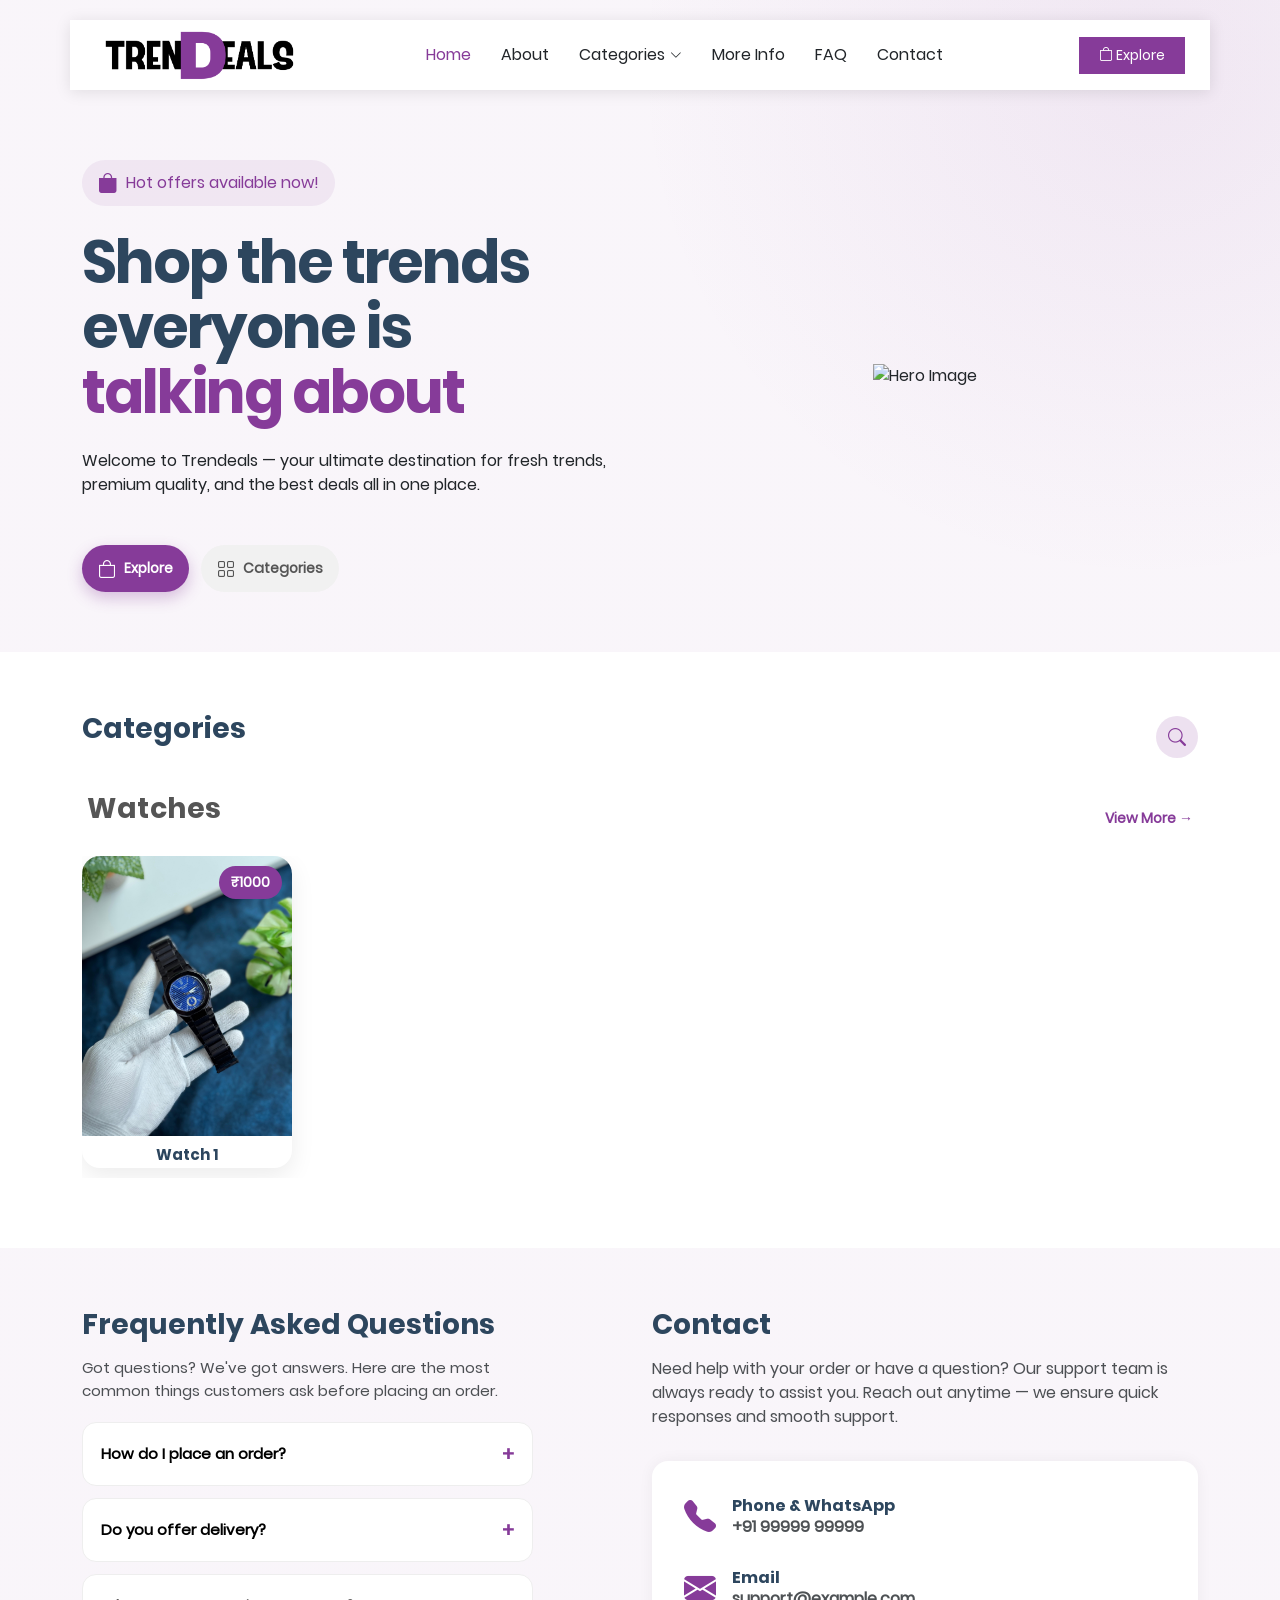
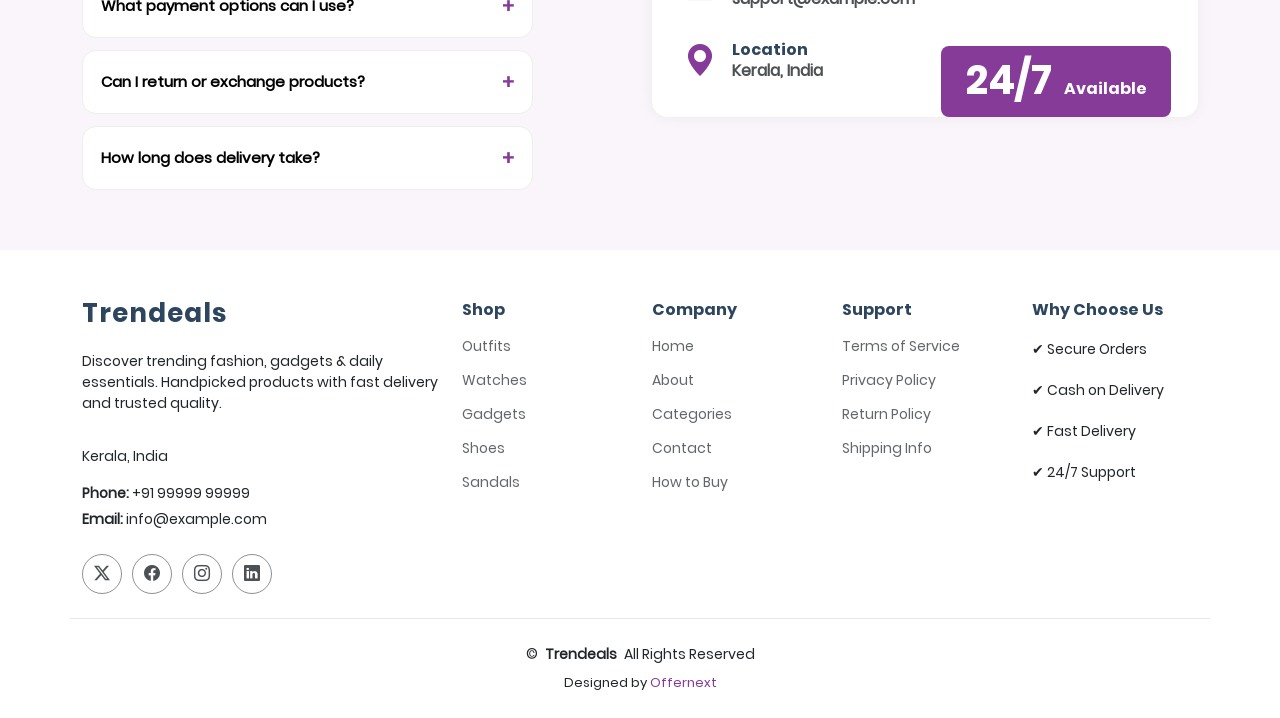
==== commit 9c27b155: "Update FAQ question wording for clarity" ====
--- a/index.html
+++ b/index.html
@@ -20,6 +20,10 @@
 </head>
 
 <body class="index-page">
+
+  <div id="preloader">
+  <div class="loader"></div>
+</div>
   <!-- HEADER NAVIGATION -->
   <header id="header" class="header d-flex align-items-center fixed-top">
     <div class="header-container container-fluid container-xl position-relative d-flex align-items-center justify-content-between">
@@ -139,7 +143,7 @@
               </div>
               <div class="faq-item">
                 <button class="faq-question">
-                  What payment methods are available?
+                  What payment options can I use?
                   <span class="faq-icon">+</span>
                 </button>
                 <div class="faq-answer">
@@ -298,4 +302,4 @@
   <script src="assets/js/products.js"></script>
   <script src="assets/js/main.js"></script>
 </body>
-</html>+</html>
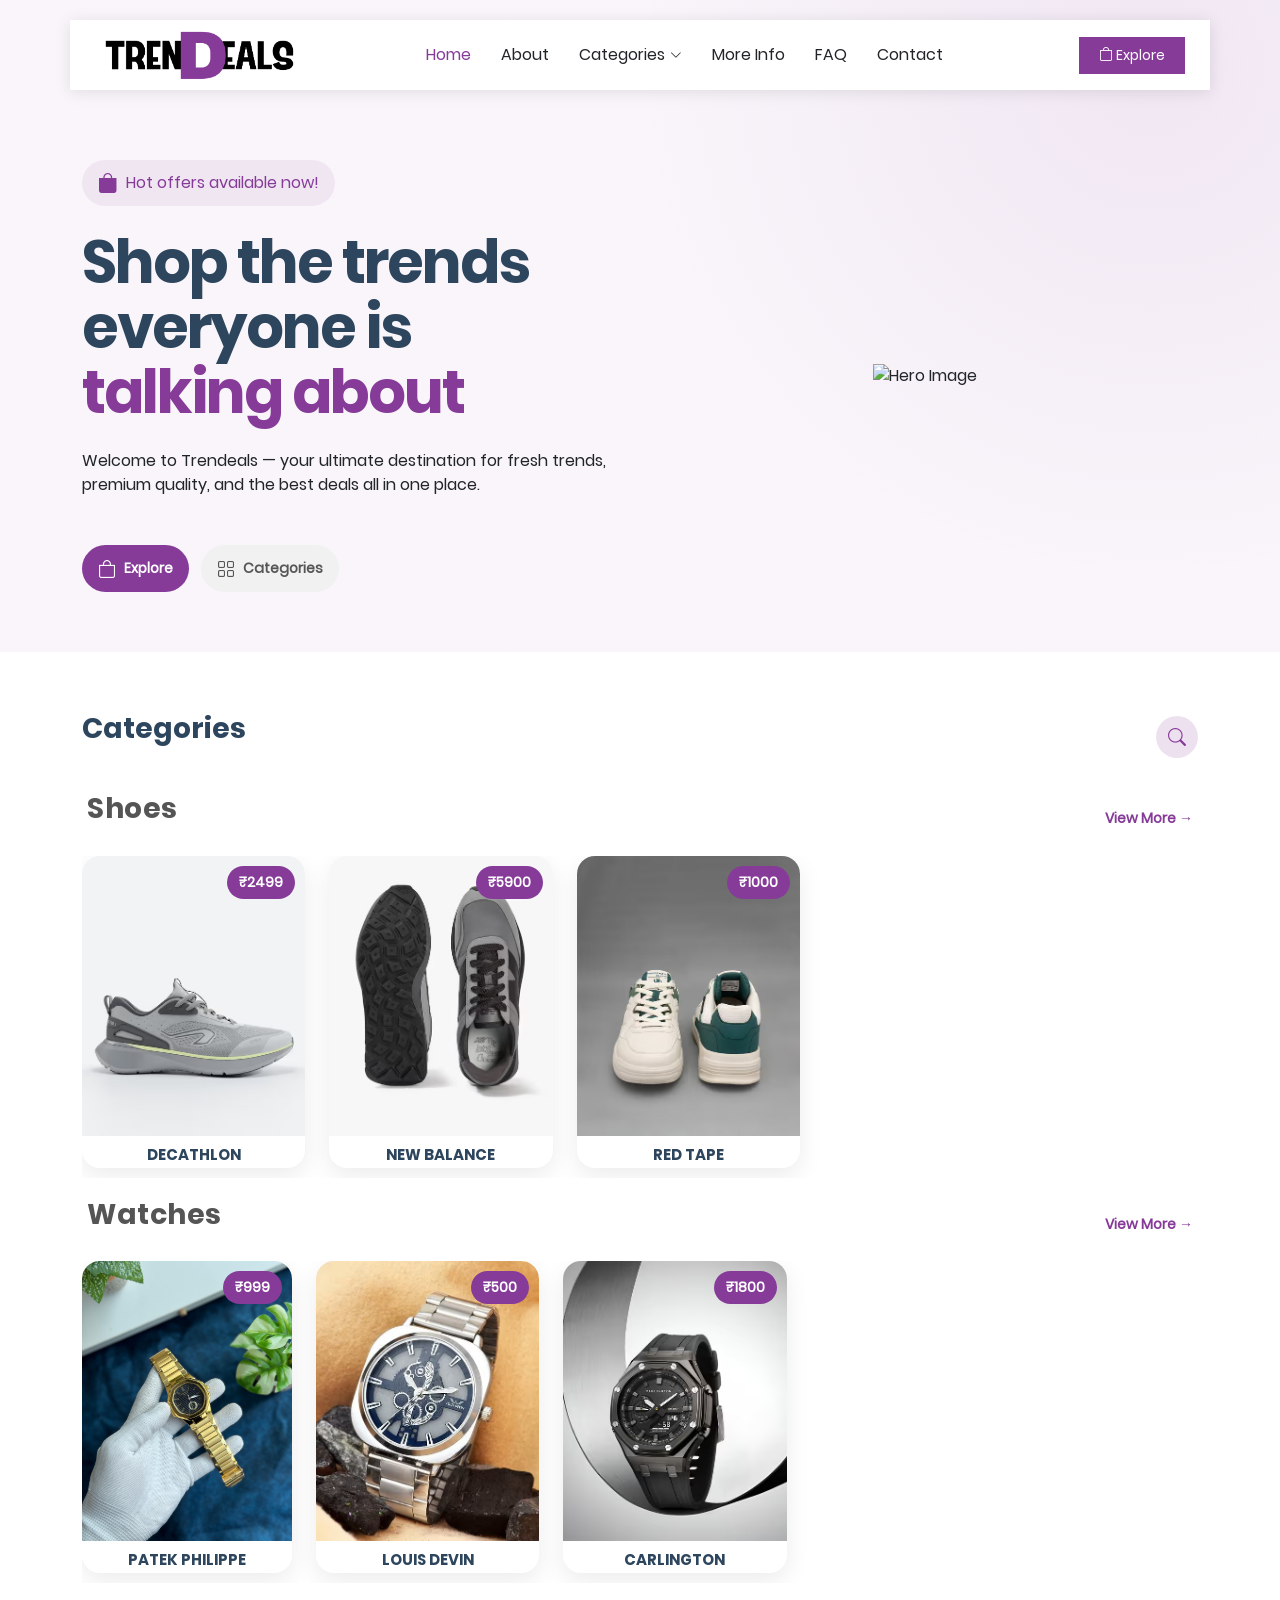
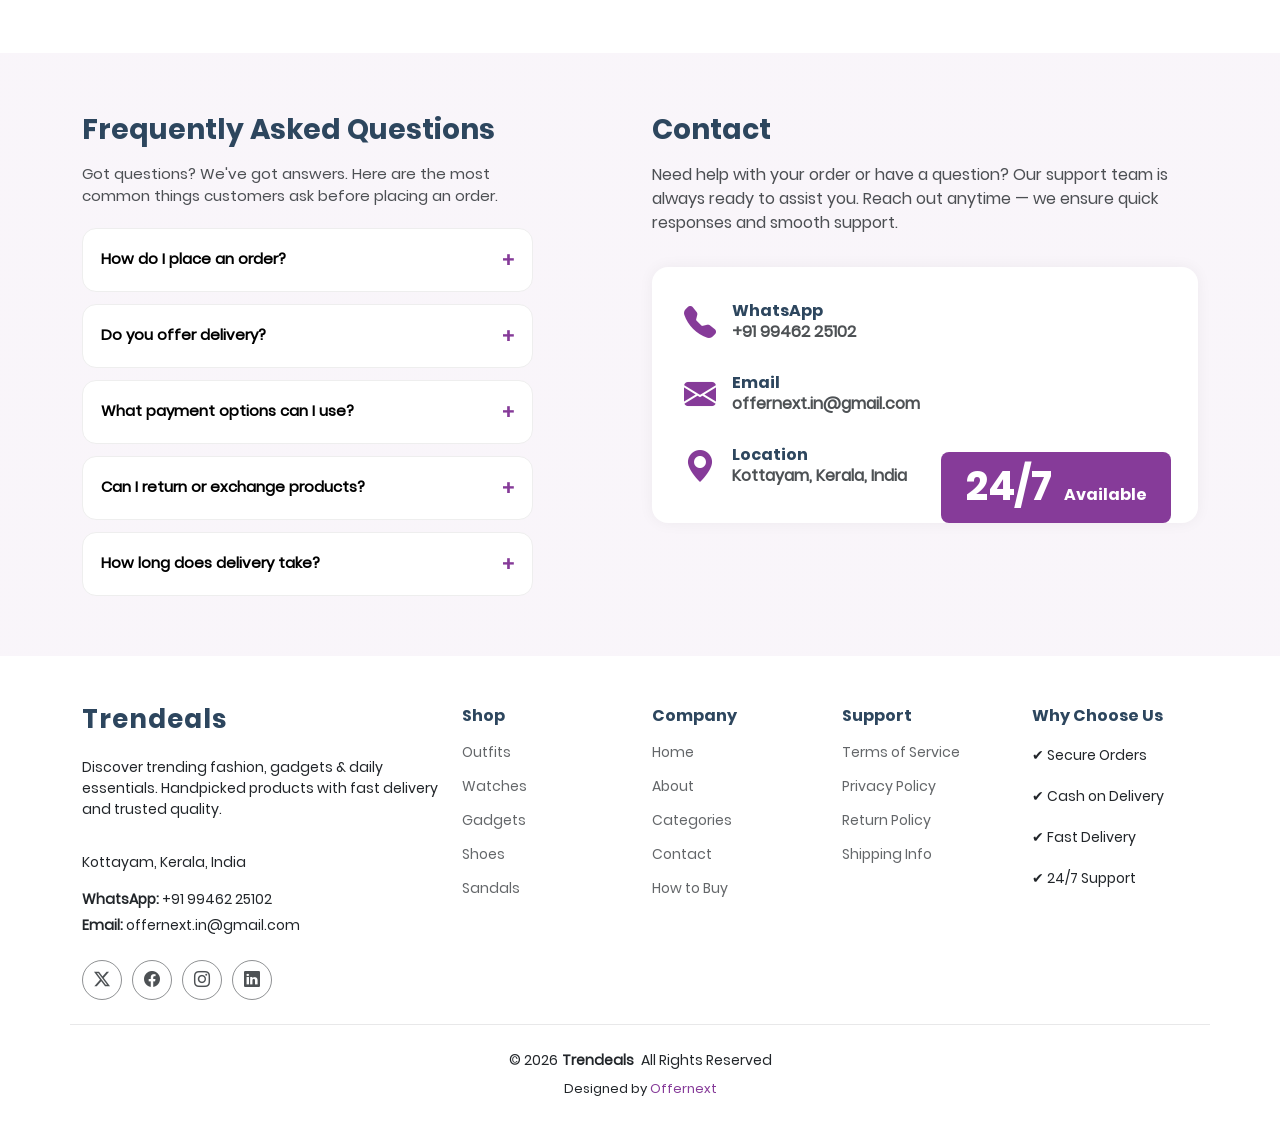
==== commit 891cef42: "Update index.html" ====
--- a/index.html
+++ b/index.html
@@ -1,3 +1,8 @@
+<!-- 
+  Built by Offernext
+  🌐 https://offernext.in
+  📧 offernext.in@gmail.com
+-->
 <!DOCTYPE html>
 <html lang="en">
 <head>
@@ -6,11 +11,8 @@
   <title>Trendeals - Home</title>
   <meta name="description" content="">
   <meta name="keywords" content="">
-  <link href="assets/img/favicon.png" rel="icon">
-  <link href="assets/img/apple-touch-icon.png" rel="apple-touch-icon">
   <link href="https://fonts.googleapis.com" rel="preconnect">
   <link href="https://fonts.gstatic.com" rel="preconnect" crossorigin>
-  <link href="https://fonts.googleapis.com/css2?family=Roboto:ital,wght@0,100;0,300;0,400;0,500;0,700;0,900;1,100;1,300;1,400;1,500;1,700;1,900&family=Inter:wght@100;200;300;400;500;600;700;800;900&family=Nunito:ital,wght@0,200;0,300;0,400;0,500;0,600;0,700;0,800;0,900;1,200;1,300;1,400;1,500;1,600;1,700;1,800;1,900&display=swap" rel="stylesheet">
   <link href="assets/vendor/bootstrap/css/bootstrap.min.css" rel="stylesheet">
   <link href="assets/vendor/bootstrap-icons/bootstrap-icons.css" rel="stylesheet">
   <link href="assets/vendor/aos/aos.css" rel="stylesheet">
@@ -25,7 +27,7 @@
   <div class="loader"></div>
 </div>
   <!-- HEADER NAVIGATION -->
-  <header id="header" class="header d-flex align-items-center fixed-top">
+  <header id="header" class="header d-flex align-items-center fixed-top" data-aos="fade-down">
     <div class="header-container container-fluid container-xl position-relative d-flex align-items-center justify-content-between">
       <a href="index.html" class="logo d-flex align-items-center me-auto me-xl-0">
         <img src="assets/img/logo.png" alt="">
@@ -85,7 +87,7 @@
             </div>
           </div>
           <div class="col-lg-6">
-            <div class="hero-image" data-aos="zoom-out" data-aos-delay="300">
+            <div class="hero-image" data-aos="zoom-out" data-aos-delay="200">
               <img src="assets/img/hero-img.png" alt="Hero Image" class="img-fluid">
             </div>
           </div>
@@ -96,15 +98,15 @@
     <!-- PRODUCTS/CATEGORIES SECTION -->
     <section class="product-wrapper">
       <div class="container">
-        <div class="category-header-custom">
+        <div class="category-header-custom" data-aos="fade-up">
   <h2 class="title">Categories</h2>
 
-  <div class="category-search-wrapper">
+  <div class="category-search-wrapper" data-aos="fade-up">
     <i class="bi bi-search"></i>
     <input id="categorySearch" placeholder="Search..." />
   </div>
 </div>
-        <section class="product-section" id="products">
+        <section class="product-section" id="products" data-aos="fade-up" data-aos-delay="100">
         </section>
       </div>
     </section>
@@ -114,11 +116,11 @@
       <div class="container">
         <div class="row gy-4 align-items-start justify-content-between">
           <div class="col-xl-5">
-            <h2 class="title">Frequently Asked Questions</h2>
-            <p class="faq-description">
+            <h2 class="title" data-aos="fade-up">Frequently Asked Questions</h2>
+            <p class="faq-description" data-aos="fade-up" data-aos-delay="100">
               Got questions? We've got answers. Here are the most common things customers ask before placing an order.
             </p>
-            <div class="faq">
+            <div class="faq" data-aos="fade-up" data-aos-delay="200">
               <div class="faq-item">
                 <button class="faq-question">
                   How do I place an order?
@@ -177,34 +179,34 @@
             </div>
           </div>
           <div class="col-xl-6">
-            <h2 class="title">Contact</h2>
-            <p class="contact-description">
+            <h2 class="title" data-aos="fade-up">Contact</h2>
+            <p class="contact-description" data-aos="fade-up" data-aos-delay="100">
               Need help with your order or have a question? Our support team is always ready to assist you. Reach out anytime — we ensure quick responses and smooth support.
             </p>
-            <div class="contact-box">
+            <div class="contact-box" data-aos="fade-up" data-aos-delay="200">
               <div class="contact-item">
                 <i class="bi bi-telephone-fill"></i>
                 <div>
-                  <h4>Phone & WhatsApp</h4>
-                  <p>+91 99999 99999</p>
+                  <h4>WhatsApp</h4>
+                  <p>+91 99462 25102</p>
                 </div>
               </div>
               <div class="contact-item">
                 <i class="bi bi-envelope-fill"></i>
                 <div>
                   <h4>Email</h4>
-                  <p>support@example.com</p>
+                  <p>offernext.in@gmail.com</p>
                 </div>
               </div>
               <div class="contact-item">
                 <i class="bi bi-geo-alt-fill"></i>
                 <div>
                   <h4>Location</h4>
-                  <p>Kerala, India</p>
-                </div>
-              </div>
-            </div>
-            <div class="image-wrapper">
+                  <p>Kottayam, Kerala, India</p>
+                </div>
+              </div>
+            </div>
+            <div class="image-wrapper" data-aos="fade-up">
               <div class="experience-badge">
                 <h3>24/7 <span>Available</span></h3>
               </div>
@@ -216,7 +218,7 @@
   </main>
 
   <!-- FOOTER SECTION -->
-  <footer id="footer" class="footer">
+  <footer id="footer" class="footer" data-aos="fade-up">
     <div class="container footer-top">
       <div class="row gy-4">
         <div class="col-lg-4 col-md-6 footer-about">
@@ -228,9 +230,9 @@
             Handpicked products with fast delivery and trusted quality.
           </p>
           <div class="footer-contact pt-3">
-            <p>Kerala, India</p>
-            <p class="mt-3"><strong>Phone:</strong> <span>+91 99999 99999</span></p>
-            <p><strong>Email:</strong> <span>info@example.com</span></p>
+            <p>Kottayam, Kerala, India</p>
+            <p class="mt-3"><strong>WhatsApp:</strong> <span>+91 99462 25102</span></p>
+            <p><strong>Email:</strong> <span>offernext.in@gmail.com</span></p>
           </div>
           <div class="social-links d-flex mt-4">
             <a href=""><i class="bi bi-twitter-x"></i></a>
@@ -280,7 +282,7 @@
       </div>
     </div>
     <div class="container copyright text-center mt-4">
-      <p>© <strong class="px-1 sitename">Trendeals</strong> All Rights Reserved</p>
+      <p>© 2026<strong class="px-1 sitename">Trendeals</strong> All Rights Reserved</p>
       <div class="credits">
         Designed by <a href="https://offernext.in">Offernext</a>
       </div>
--- a/assets/css/main.css
+++ b/assets/css/main.css
@@ -86,6 +86,32 @@
   font-family: var(--heading-font);
 }
 
+
+/* PRELOADER */
+#preloader {
+  position: fixed;
+  inset: 0;
+  background: #fff; 
+  display: flex;
+  justify-content: center;
+  align-items: center;
+  z-index: 99999;
+}
+
+.loader {
+  width: 50px;
+  height: 50px;
+  border: 4px solid #eee;
+  border-top: 4px solid #863b99; 
+  border-radius: 50%;
+  animation: spin 0.8s linear infinite;
+}
+
+@keyframes spin {
+  to {
+    transform: rotate(360deg);
+  }
+}
 
 /*--------------------------------------------------------------
 # Global Header
@@ -169,6 +195,13 @@
     order: 3;
   }
 }
+
+@media (max-width: 780px) {
+  .header .logo img {
+    max-height: 40px;
+  }
+}
+  
 
 /*--------------------------------------------------------------
 # Navigation Menu
@@ -558,15 +591,6 @@
 }
 
 /*--------------------------------------------------------------
-# Disable aos animation delay on mobile devices
---------------------------------------------------------------*/
-@media screen and (max-width: 768px) {
-  [data-aos-delay] {
-    transition-delay: 0;
-  }
-}
-
-/*--------------------------------------------------------------
 # Global Page Titles & Breadcrumbs
 --------------------------------------------------------------*/
 .page-title {
@@ -692,12 +716,11 @@
   }
 }
 
-@media (max-width: 575px) {
+@media (max-width: 780px) {
   .hero .hero-content h1 {
-    font-size: 2rem;
-  }
-}
-
+    font-size: 2.5rem;
+  }
+}
 .hero .company-badge {
   display: inline-flex;
   align-items: center;
@@ -723,7 +746,7 @@
   align-items: center;
   gap: 8px;
   padding: 10px 16px;
-  border-radius: 30px; /* pill shape */
+  border-radius: 30px;
   border: none;
   font-size: 14px;
   font-weight: 600;
@@ -738,7 +761,6 @@
 .primary-btn {
   background: var(--accent-color);
   color: #fff;
-  box-shadow: 0 6px 15px rgba(134, 59, 153, 0.3);
 }
 
 .secondary-btn {
@@ -1218,6 +1240,12 @@
 .category-search-wrapper.active input {
   width: 100%;
   opacity: 1;
+}
+
+#categoryTitle {
+  display: none;
+  margin: 0;
+  padding: 0;
 }
 
 /*--------------------------------------------------------------
@@ -1391,37 +1419,47 @@
 .modal {
   position: fixed;
   inset: 0;
-  background: rgba(0, 0, 0, 0.45);
+  background: rgba(0, 0, 0, 0.5);
   display: none;
   justify-content: center;
-  align-items: flex-end;
+  align-items: center;
   z-index: 9999;
+  padding: 16px;
 }
 
 .modal.active {
   display: flex;
+}
+
+body.modal-open {
+  overflow: hidden;
 }
 
 .modal-content {
   width: 100%;
-  max-width: 480px;
-  max-height: 100vh;
+  max-width: 420px;
+  position: relative;
   background: #fff;
   border-radius: 20px;
+  padding: 20px;
+  max-height: 85vh;
   overflow-y: auto;
-  padding: 20px;
-  animation: slideUp 0.3s ease;
+  box-shadow: 0 10px 40px rgba(0,0,0,0.2);
+  animation: fadeIn 0.25s ease;
 }
 
 .modal-header {
-  display: flex;
-  justify-content: space-between;
-  align-items: center;
+  margin-bottom: 15px;
 }
 
 .close-btn {
-  font-size: 24px;
+  position: fixed;
+  top: 20px;
+  right: 20px;
+  font-size: 22px;
+  color: #fff;
   cursor: pointer;
+  z-index: 10000;
 }
 
 .modal-content input,
@@ -1430,9 +1468,16 @@
   width: 100%;
   padding: 12px;
   margin: 10px 0;
-  border-radius: 10px;
+  border-radius: 12px;
   border: 1px solid #ddd;
+  font-size: 14px;
   box-sizing: border-box;
+}
+
+.modal-content textarea {
+  min-height: 100px;
+  resize: none;
+  font-family: inherit;
 }
 
 .confirm-btn {
@@ -1461,6 +1506,26 @@
   cursor: pointer;
 }
 
+.modal-content::-webkit-scrollbar {
+  width: 6px;
+}
+
+.modal-content::-webkit-scrollbar-thumb {
+  background: rgba(0,0,0,0.2);
+  border-radius: 10px;
+}
+
+@keyframes fadeIn {
+  from {
+    opacity: 0;
+    transform: scale(0.95);
+  }
+  to {
+    opacity: 1;
+    transform: scale(1);
+  }
+}
+
 @media (max-width: 1024px) {
   .product-page {
     grid-template-columns: 1fr;
@@ -1548,6 +1613,7 @@
   grid-template-columns: repeat(auto-fill, minmax(220px, 1fr));
   gap: 20px;
   padding: 20px;
+  margin-top: 80px;
 }
 
 .category-topbar {
@@ -1748,4 +1814,4 @@
 
 .faq-item:hover {
   box-shadow: 0 5px 20px rgba(0,0,0,0.05);
-}+}
